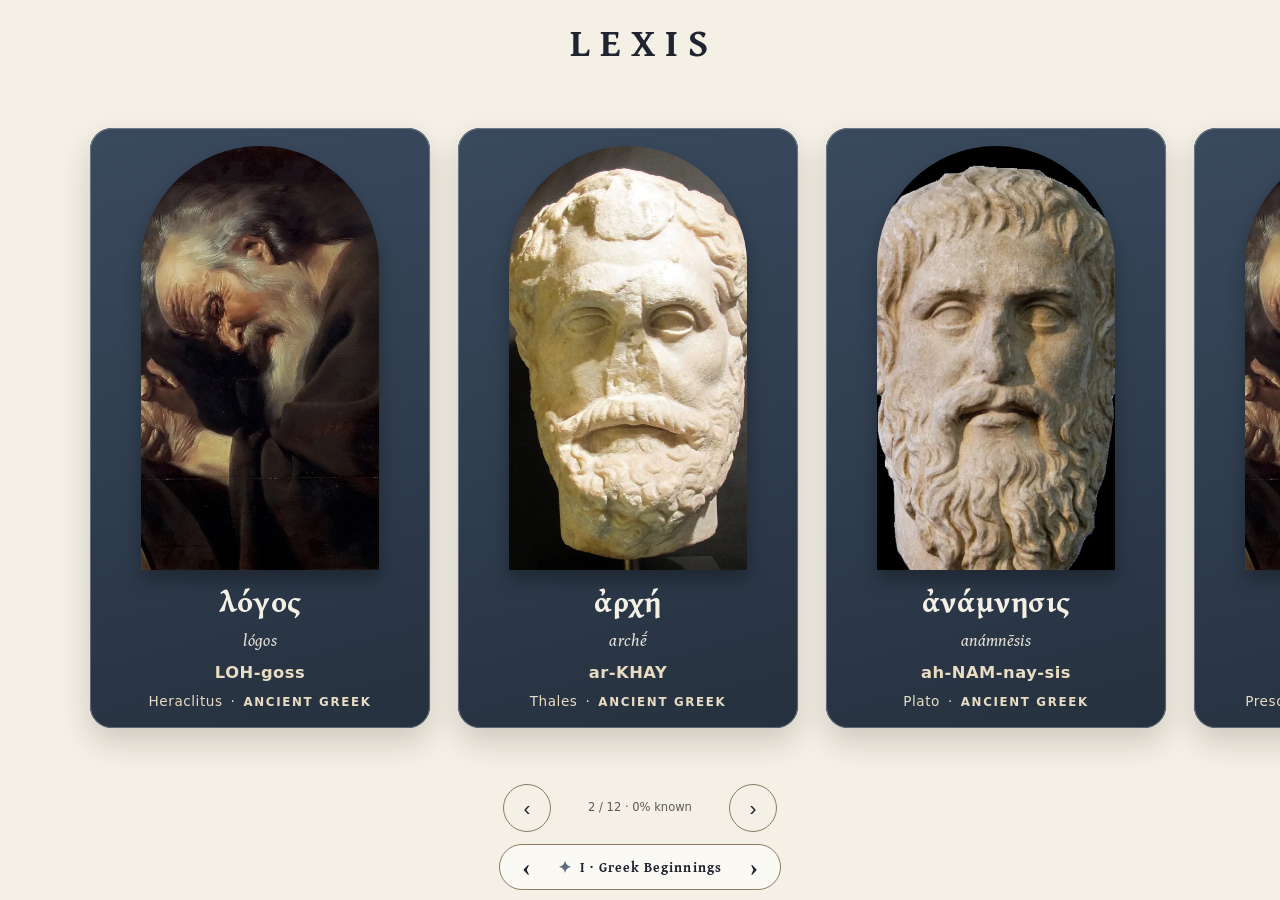
==== cards/index.html @ f31868b6 "Lexis: viewer cloned from Glossa, batch 1 (54 cards)" ====
<!doctype html><html lang="en"><head><meta charset="utf-8"><link rel="stylesheet" href="../fonts/fonts.css">
<meta name="viewport" content="width=device-width,initial-scale=1,viewport-fit=cover">
<title>Lexis</title>
<link rel="icon" href="favicon.svg" type="image/svg+xml"><link rel="apple-touch-icon" href="../apple-touch-icon.png"><link rel="manifest" href="../app.webmanifest"><meta name="apple-mobile-web-app-capable" content="yes"><meta name="mobile-web-app-capable" content="yes"><meta name="apple-mobile-web-app-title" content="Lexis"><meta name="apple-mobile-web-app-status-bar-style" content="default"><meta name="theme-color" content="#F4F0E6"><meta property="og:title" content="Lexis · philosophy terms"><meta property="og:description" content="The untranslatable words of the philosophical canon, from logos to Dasein."><meta property="og:image" content="https://nmpy7knjd8-code.github.io/greek-app/og.png"><meta name="twitter:card" content="summary_large_image">
<meta name="description" content="The untranslatable words of the philosophical canon, from logos to Dasein.">
<style>
:root{--ink:var(--lx-ink)}
*{box-sizing:border-box}
html,body{height:100%;overflow:hidden;overscroll-behavior:none}
body{display:flex;flex-direction:column;height:100vh;height:100dvh;position:fixed;inset:0;width:100%;margin:0;background:var(--lx-paper);font-family:system-ui,-apple-system,"Segoe UI",sans-serif;color:var(--ink)}
header{flex:none;height:calc(env(safe-area-inset-top) + 84px);padding-top:env(safe-area-inset-top);margin-bottom:-28px;display:flex;align-items:center;justify-content:center;position:relative;z-index:1;pointer-events:none}
header h1{pointer-events:auto;cursor:pointer;background:none;border:0;padding:4px 10px;color:var(--ink)}
header h1{font:600 2.2rem/1 Georgia,serif;letter-spacing:.2em;margin:0 0 0 .2em}
header p{margin:4px 0 0;font-size:.85rem;color:var(--lx-muted)}
.modes{display:inline-flex;margin-top:10px;border:1px solid var(--lx-rule);border-radius:99px;overflow:hidden}
.modes button{font:600 .85rem system-ui;padding:10px 18px;min-height:44px;border:0;background:transparent;color:var(--ink);cursor:pointer}
.modes button[aria-pressed=true]{background:var(--lx-ink);color:var(--lx-paper)}
.deck{flex:1;min-height:0;display:flex;align-items:stretch;gap:28px;overflow-x:auto;overflow-y:hidden;overscroll-behavior:none;scroll-snap-type:x mandatory;padding:28px 7vw 12px;scrollbar-width:none}
.deck::-webkit-scrollbar{display:none}
.card{flex:0 0 min(86vw,340px);height:auto;max-height:600px;align-self:center;height:100%;perspective:1200px;scroll-snap-align:center;-webkit-tap-highlight-color:transparent;border-radius:22px}
.card[role=button]{cursor:pointer}
.card:focus-visible{outline:3px solid #1d4ed8;outline-offset:4px}
.inner{position:relative;width:100%;height:100%;transition:transform .36s cubic-bezier(.45,0,.55,1);transform-style:preserve-3d;will-change:transform}
.card.flipped .inner{transform:rotateY(180deg)}
.face{position:absolute;inset:0;border-radius:22px;backface-visibility:hidden;-webkit-backface-visibility:hidden;
 background:var(--bg);box-shadow:0 14px 30px rgba(40,25,10,.18),inset 0 0 0 1px rgba(255,255,255,.25);display:flex;flex-direction:column;padding:18px;color:var(--lx-paper)}
.back{transform:rotateY(180deg);background:var(--bg2);overflow:hidden;gap:var(--g);padding:16px 16px 12px}
.card{--g:7px}
/* stable themed backing behind the rotating faces: edge-on frames show card colour, never the light page */
.card:not(.xov){background:linear-gradient(var(--bg2),var(--bg2)) padding-box}
.back>*{margin:0!important}
/* iOS Safari flip fix */
.inner{-webkit-transform-style:preserve-3d;transform-style:preserve-3d}
.front{-webkit-transform:translateZ(.1px);transform:translateZ(.1px)}
.back{-webkit-transform:rotateY(180deg) translateZ(.1px);transform:rotateY(180deg) translateZ(.1px)}
.face,.face *{-webkit-backface-visibility:hidden;backface-visibility:hidden}
/* flip: symmetric ease => edge-on at exactly 180ms. Hidden face swaps in at 160ms, outgoing face hides at 200ms,
   so a face is always painted (old .3s swap vs .6s ease-out curve left ~200ms with no face -> page bg flash) */
.face{transition:visibility 0s linear .16s,opacity 0s linear .16s}
.back{visibility:hidden;opacity:0;transition-delay:.2s}
.card.flipped .back{visibility:visible;opacity:1;transition-delay:.16s}
.card.flipped .front{visibility:hidden;opacity:0;transition-delay:.2s}
.ph{width:78%;height:100%;border-radius:999px 999px 6px 6px;background:rgba(255,255,255,.08);border:1px solid rgba(255,255,255,.18);display:flex;flex-direction:column;align-items:center;justify-content:center;text-align:center;padding:14px;color:var(--acc)}
.ph b{font:italic 600 3.4rem Georgia,serif;opacity:.7}.ph small{font-size:.72rem;opacity:.8;margin-top:6px;line-height:1.3}
.play{display:inline-flex;align-items:center;gap:6px;min-height:44px;padding:0 14px;border:1px solid var(--acc);border-radius:99px;background:none;color:var(--acc);font:600 .8rem system-ui;cursor:pointer;margin:0 auto 4px}
.reg{display:block;margin:0 auto 6px;min-height:36px;padding:0 12px;border:1px dashed var(--acc);border-radius:99px;background:none;color:var(--acc);font:500 .72rem system-ui;cursor:pointer}
.reg[aria-pressed=true]{background:rgba(255,255,255,.12)}
.chips{display:flex;justify-content:center;flex-wrap:wrap;gap:6px}
.back .credit a{color:inherit}
.nav{flex:none;display:flex;justify-content:center;align-items:center;gap:14px;padding:0 0 calc(env(safe-area-inset-bottom) + 8px)}
.nav button{min-width:48px;min-height:48px;border-radius:50%;border:1px solid var(--lx-rule);background:var(--lx-paper);font-size:1.3rem;cursor:pointer;color:var(--ink)}
.nav span{font:600 .9rem system-ui;min-width:70px;text-align:center}
.drafts{font:500 .8rem system-ui;margin-left:10px;display:inline-flex;align-items:center;gap:6px;min-height:44px}
.draftb{position:absolute;top:8px;left:8px;z-index:9;font:700 .6rem system-ui;letter-spacing:.1em;background:#e9c46a;color:var(--lx-ink);border-radius:99px;padding:3px 8px}
.term .w{min-height:44px;padding:0 3px!important}
.lic{display:none}
/* era themes: all schema eras; text var(--lx-paper) / accent checked >= 4.5:1 on darkest stop (see CHANGES.md) */
.card{--bg:linear-gradient(165deg,#4a4038,#2e2722);--bg2:#211b17;--acc:#f0d8a8}
.regal{--bg:linear-gradient(165deg,#7a5a2e,#553d1c);--bg2:#3a2912;--acc:#f6e2b3}
.republic{--bg:linear-gradient(165deg,#a63e2a,#7f2a1b);--bg2:#5e1f14;--acc:#f3d9a4}
.empire{--bg:linear-gradient(165deg,#5b3f78,#3c2752);--bg2:#2a1b3a;--acc:#e9c46a}
.late_antiquity{--bg:linear-gradient(165deg,#2f6b62,#1f4a44);--bg2:#16332f;--acc:#f0d8a8}
.early_medieval{--bg:linear-gradient(165deg,#2c4a6e,#1c324d);--bg2:#132236;--acc:#f2d58f}
.high_medieval{--bg:linear-gradient(165deg,#3b5d3a,#263f26);--bg2:#1a2b1a;--acc:#efe0a0}
.late_medieval{--bg:linear-gradient(165deg,#6a2c4b,#4a1d34);--bg2:#331424;--acc:#f4d6a0}
.early_modern{--bg:linear-gradient(165deg,#1f5f7a,#143f52);--bg2:#0d2a37;--acc:#f3dca0}
/* art area. Safe zone: images may only break the top edge in the centre 60% (left/right 20% stays clear) */
.art{position:relative;flex:1;display:flex;align-items:flex-end;justify-content:center;min-height:0}
.cut{position:absolute;bottom:0;left:50%;transform:translateX(-50%);height:132%;max-width:72%;object-fit:contain;
 filter:drop-shadow(0 18px 14px rgba(0,0,0,.35)) drop-shadow(0 2px 3px rgba(0,0,0,.25))}
.coin .cut{height:92%;max-width:90%;bottom:4%}
.frame{width:78%;height:100%;object-fit:cover;box-shadow:0 10px 18px rgba(0,0,0,.3)}
.arch{border-radius:999px 999px 6px 6px}
.torn{border-radius:2px;-webkit-mask:url("data:image/svg+xml,%3Csvg xmlns='http://www.w3.org/2000/svg' viewBox='0 0 100 100' preserveAspectRatio='none'%3E%3Cpath d='M0 3 L6 0 L13 2 L20 0 L28 3 L35 1 L43 2 L50 0 L58 3 L66 1 L74 2 L82 0 L90 3 L100 1 L100 97 L93 100 L85 98 L77 100 L69 97 L61 99 L52 98 L44 100 L36 97 L28 99 L20 98 L11 100 L4 97 L0 99Z'/%3E%3C/svg%3E") center/100% 100%;
 mask:url("data:image/svg+xml,%3Csvg xmlns='http://www.w3.org/2000/svg' viewBox='0 0 100 100' preserveAspectRatio='none'%3E%3Cpath d='M0 3 L6 0 L13 2 L20 0 L28 3 L35 1 L43 2 L50 0 L58 3 L66 1 L74 2 L82 0 L90 3 L100 1 L100 97 L93 100 L85 98 L77 100 L69 97 L61 99 L52 98 L44 100 L36 97 L28 99 L20 98 L11 100 L4 97 L0 99Z'/%3E%3C/svg%3E") center/100% 100%}
.tornwrap{width:80%;height:100%;filter:drop-shadow(0 10px 10px rgba(0,0,0,.3));display:flex}
.tornwrap .frame{width:100%;box-shadow:none}
/* text band (safe zone): era label lives here, never over the image */
.band{position:relative;z-index:6;display:flex;flex-direction:column;gap:calc(var(--g) + 3px);padding-top:14px}
.front .art{flex:1 1 62%}
.meta{font-size:.85rem!important}
.band>*{margin:0!important}
.term{font:italic 600 1.8rem/1.18 Georgia,"Times New Roman",serif;text-align:center;text-wrap:balance}
.say{cursor:inherit!important;font:600 1.02rem/1.3 system-ui,sans-serif;letter-spacing:.03em;text-align:center;color:var(--acc);margin:0;background:none;border:0;width:100%;cursor:pointer}
.say .ipa{display:block;font:400 .8rem/1.3 "Doulos SIL","Charis SIL","Gentium Plus","Noto Sans",serif;opacity:.85}
.say .ipa[hidden]{display:none}
.la-b.long{font-size:.8rem;line-height:1.25}
.la-b{font:italic 600 1.1rem/1.25 Georgia,"Times New Roman",serif;color:var(--lx-paper)}
.ipa-b{font:400 .78rem/1.3 "Doulos SIL","Charis SIL","Gentium Plus","Noto Sans",serif;opacity:.85}
.term .w{font:inherit;color:inherit;background:none;border:0;padding:0 1px;cursor:pointer;border-bottom:1px dotted var(--acc)}
.tr-front{text-align:center;font:500 .95rem/1.3 Georgia,serif;margin:2px 0 4px}
.gl{min-height:1.2em;text-align:center;font-size:.8rem;color:var(--acc)}
.meta{display:flex;justify-content:center;gap:8px;flex-wrap:wrap;font-size:.78rem;color:var(--acc);letter-spacing:.04em}
.era{font-size:.72rem;letter-spacing:.14em;text-transform:uppercase;font-weight:600}
.lic{font-size:9.5px;text-align:center;opacity:.62}
.back .tr{font:500 1.1rem/1.25 Georgia,serif}
.back .ctx{font-size:.84rem;line-height:1.38;display:-webkit-box;-webkit-box-orient:vertical;overflow:hidden;cursor:pointer;font-size:.92rem;line-height:1.45}
.term.long{font-size:1.15rem;line-height:1.25}
.term.mid{font-size:1.4rem}
.term.xlong{font-size:.95rem;line-height:1.22}
.front:has(.xlong) .art{flex-basis:30%}
.front:has(.xlong) .say{font-size:.8rem}
.back .tr.long{font-size:.85rem;line-height:1.3}
.back .ctx.clamp{-webkit-line-clamp:var(--cl)}
.back .ctx.open{-webkit-line-clamp:unset}
.back .note{font-size:.76rem;line-height:1.35;color:var(--acc)}
.back .src{font-size:.74rem;line-height:1.3;color:var(--acc)}
.back .lm{display:flex;align-items:center;justify-content:center;min-height:44px;padding:0 14px;border-radius:12px;background:var(--acc);color:var(--bg2);font:700 .85rem system-ui;text-decoration:none;text-align:center}
.back .fine{margin-top:auto!important;font-size:9.5px;line-height:1.35;opacity:.62}
.back .fine summary{cursor:pointer;list-style:none;min-height:24px;display:flex;align-items:center}
.back .fine summary::-webkit-details-marker{display:none}
.back .fine a{color:inherit}
.back .fine p{margin:2px 0}
.back .fine[open]{position:absolute;left:10px;right:10px;bottom:10px;background:var(--bg2);opacity:.95;padding:8px;border-radius:10px;box-shadow:0 -4px 14px rgba(0,0,0,.4);max-height:70%;overflow:auto;font-size:10px}

.back a.museum{display:inline-flex;align-items:center;min-height:44px;padding:0 14px;margin-top:6px;border:1px solid var(--acc);border-radius:99px;color:var(--acc);font-size:.8rem;text-decoration:none;align-self:flex-start}
.badge{display:inline-block;font-size:.65rem;border:1px solid var(--acc);border-radius:99px;padding:1px 7px;margin-left:6px;text-transform:uppercase;letter-spacing:.1em}
.dots{display:flex;justify-content:center;gap:10px;padding:0 0 10px}
.dots button{width:12px;height:12px;border-radius:50%;border:0;background:#b9ab9a;padding:0;cursor:pointer}
.dots button[aria-current=true]{background:var(--lx-ink)}
.hint{text-align:center;font-size:.8rem;color:var(--lx-muted);padding-bottom:24px}
@media (prefers-reduced-motion:reduce){
 .inner{transition:none;transform:none!important}
 .face,.back,.card.flipped .back,.card.flipped .front{transition:opacity .15s ease,visibility 0s linear .15s!important;transition-delay:0s,0s!important}
 .back{transform:none;opacity:0}
 .card.flipped .back{opacity:1}.card.flipped .front{opacity:0}
}
.rate{display:flex;gap:8px}.rate button{flex:1;min-height:44px;border-radius:12px;border:1px solid var(--acc);background:none;color:var(--acc);font:700 .85rem system-ui;cursor:pointer}
.rate button.ok{background:rgba(255,255,255,.1)}.card.known .rate .ok{background:var(--acc);color:var(--bg2)}
.known-tick{position:absolute;top:10px;right:12px;z-index:9;font:700 .7rem system-ui;color:var(--acc);opacity:.9}
#sec{font:600 .85rem system-ui;min-width:150px;min-height:44px;border:0;background:none;color:var(--ink);cursor:pointer;line-height:1.15}
#sec small{display:block;font-weight:500;font-size:.72rem;color:var(--lx-muted)}
.sheet{position:fixed;inset:0;z-index:50;background:rgba(42,36,32,.45);display:flex;align-items:flex-end;justify-content:center}
.sheet[hidden]{display:none}
.sheet .pane{width:min(100%,460px);max-height:calc(100dvh - 12px);overflow-y:auto;overscroll-behavior:contain;background:var(--lx-paper);border-radius:22px 22px 0 0;padding:14px 16px calc(env(safe-area-inset-bottom) + 12px);box-shadow:0 -10px 30px rgba(0,0,0,.25)}
.sheet h2{font:600 1rem Georgia,serif;letter-spacing:.2em;text-align:center;margin:2px 0 10px}
.path{display:grid;grid-template-columns:repeat(2,1fr);gap:8px}
.path button{display:flex;align-items:center;gap:10px;min-height:54px;padding:6px 10px;border-radius:14px;border:0;color:var(--lx-paper);background:var(--bg);font:600 .85rem system-ui;text-align:left;cursor:pointer;-webkit-user-select:none;user-select:none;-webkit-touch-callout:none}
.path button[aria-current=true]{outline:3px solid var(--lx-ink);outline-offset:2px}
.path button.locked{filter:grayscale(.8) brightness(.8);opacity:.6}
.path small{display:block;font-weight:400;font-size:.7rem;opacity:.85}
.ring{flex:none;width:38px;height:38px;border-radius:50%;display:grid;place-items:center;background:conic-gradient(var(--acc) calc(var(--p)*1%),rgba(255,255,255,.18) 0);font:700 .8rem Georgia,serif}
.ring i{width:30px;height:30px;border-radius:50%;background:var(--bg2);display:grid;place-items:center;font-style:normal}
/* 14 sections: compact grid so the picker fits short phones without page scroll (pane scrolls internally as a fallback) */
.path{gap:6px}.path button{min-height:46px;padding:4px 8px;gap:8px;font-size:.8rem}.path small{font-size:.66rem}.path .ring{width:34px;height:34px;font-size:.72rem}.path .ring i{width:27px;height:27px;font-size:.66rem;letter-spacing:-.04em}
@media (max-height:720px){.sheet h2{margin:0 0 6px}.path{gap:5px}.path button{min-height:40px;padding:3px 8px}.path .ring{width:30px;height:30px}.path .ring i{width:24px;height:24px}.sheet .tip{margin-top:6px;font-size:.66rem}}
.sheet .tip{font-size:.72rem;color:var(--lx-muted);text-align:center;margin:10px 0 0}
.dots{display:none!important}
.nav{padding:0 0 12px!important}
.secbar{flex:none;display:flex;justify-content:center;align-items:center;gap:10px;padding:0 0 calc(env(safe-area-inset-bottom) + 10px)}
.secbar button{min-height:44px;border:1px solid var(--lx-rule);background:var(--lx-paper);color:var(--ink);cursor:pointer;font:600 .85rem Georgia,serif}
.grp{display:inline-flex;align-items:center;background:var(--lx-paper);border:1px solid var(--lx-rule);border-radius:99px;padding:0 4px}
.grp button{background:none!important;border:0!important;color:var(--ink)!important}
#psec,#nsec{min-width:44px;font-size:1.4rem;line-height:1}
#pill{display:inline-flex;align-items:center;gap:8px;padding:0 10px;min-width:170px;justify-content:center;border-radius:99px;letter-spacing:.08em}
#pill .lau{font-size:1rem}
.term,.la-b,.say,.ipa-b{padding-inline:3%!important}
.term,.la-b,.say,.ipa-b,.tr,.ctx,.src,.meta,.lm,.fine{overflow-wrap:anywhere;word-break:normal;min-width:0;max-width:100%}
@media (max-height:700px){header{height:calc(env(safe-area-inset-top) + 60px)}header h1{font-size:1.7rem}
.latin{font-size:1.4rem}.term.mid{font-size:1.15rem}.term.long{font-size:.95rem}.term.xlong{font-size:.78rem}.say{font-size:.85rem}
.la-b{font-size:.95rem}.la-b.long{font-size:.72rem}.back .tr{font-size:.95rem}.back .tr.long{font-size:.78rem}.ipa-b{font-size:.7rem}.back{padding:12px 14px 10px}}
.meta{align-items:baseline;line-height:1.25;column-gap:8px;row-gap:2px}
.meta>span{line-height:1.25}
.front .meta .era{font-size:.74rem}
.meta .sep.wrapped{display:none}
.back .more{position:relative;align-self:center;min-height:36px;padding:0 16px;border-radius:99px;border:1px solid var(--acc);background:var(--bg2);color:var(--acc);font:700 .8rem system-ui;cursor:pointer}
.back .more[hidden]{display:none}
.back .ctx.clamp{-webkit-line-clamp:unset!important;display:block;overflow:hidden;-webkit-mask-image:linear-gradient(#000 55%,transparent);mask-image:linear-gradient(#000 55%,transparent)}
.xov{position:fixed;inset:0;z-index:40;overflow-y:auto;-webkit-overflow-scrolling:touch;overscroll-behavior:contain;background:rgba(243,238,228,.0);transition:background .2s;display:block;height:auto;flex:none;aspect-ratio:auto;perspective:none}
.xov.on{background:rgba(243,238,228,.96)}
.xov .xback{position:relative;inset:auto;transform:none!important;visibility:visible!important;opacity:1!important;overflow:visible;height:auto;display:flex;flex-direction:column;gap:12px}
.xov .xback::before{display:none}.xov .more::before{display:none}

/* LEXIS placeholder theme: scholarly ink & paper. Swap palette/fonts here only. */
:root{--lx-paper:#F4F0E6;--lx-pill:#FBF9F3;--lx-ink:#1F2430;--lx-stone:#D8D2C4;--lx-rule:#8A7B62;--lx-accent:#5E6B7D;--lx-muted:#5c5a55;
 --lx-font-display:"Gentium Book Plus",Georgia,serif;--lx-font-term:"Gentium Book Plus","Noto Serif",Georgia,serif;--lx-font-text:"Gentium Book Plus",Georgia,serif;
 --ink:var(--lx-ink)}
header h1{font:700 2.4rem/1 var(--lx-font-display)!important;letter-spacing:.26em!important}
.card{--bg:linear-gradient(165deg,#323848,#1F2430);--bg2:#1F2430;--acc:#E6DCC4}
.greek{--bg:linear-gradient(165deg,#3a4a5e,#26313f);--bg2:#1c2430;--acc:#E8DDC3}
.latin_s,.latin-t{--bg:linear-gradient(165deg,#5a3a34,#3e2723);--bg2:#2a1a17;--acc:#EBD9BE}
.card.latin{--bg:linear-gradient(165deg,#5a3a34,#3e2723);--bg2:#2a1a17;--acc:#EBD9BE}
.early_modern{--bg:linear-gradient(165deg,#3d4a3f,#29332b);--bg2:#1d241f;--acc:#E4DCC0}
.german{--bg:linear-gradient(165deg,#3b3a4a,#272634);--bg2:#1c1b26;--acc:#E6D9BA}
.french{--bg:linear-gradient(165deg,#4a3b4a,#332733);--bg2:#251c25;--acc:#EBD8C4}
.analytic{--bg:linear-gradient(165deg,#3e4448,#2a2f32);--bg2:#1e2224;--acc:#DCD8CC}
.eastern{--bg:linear-gradient(165deg,#5a4630,#3e301f);--bg2:#2a2015;--acc:#EDDCB8}
.term,.la-b{font-family:var(--lx-font-term)!important;font-style:normal!important;font-weight:700!important;letter-spacing:.01em}
.term{font-size:1.9rem}
.tl{display:block;text-align:center;font:italic 400 1.05rem/1.3 var(--lx-font-term);color:#F4F0E6;opacity:.9;letter-spacing:.02em}
.back .tr,.tr-front,.ring,.secbar button,#pill,.back .ctx,.back .qt{font-family:var(--lx-font-text)}
.path span,.sheet h2{font-family:var(--lx-font-text)}.sheet h2{font-family:var(--lx-font-display)!important;letter-spacing:.2em}
.grp,.secbar>button{background:var(--lx-pill)!important;border:1px solid var(--lx-rule)!important}.grp button{background:none!important;border:0!important}
#pill .lau{color:var(--lx-accent)}
.back .qt{font-size:.82rem;line-height:1.35;border-left:2px solid var(--acc);padding-left:9px}
.back .qt .o{display:block;font-style:italic}
.back .qt .t{display:block;opacity:.85;margin-top:2px}
</style></head><body>
<header><h1 id="logo" role="button" tabindex="0" aria-label="Lexis: choose a section">LEXIS</h1></header>
<main class="deck" id="deck" aria-label="Cards"></main>
<nav class="nav" aria-label="Card navigation"><button id="prev" aria-label="Previous card">‹</button><button id="sec" aria-label="Choose section"><small id="count" aria-live="polite"></small></button><button id="next" aria-label="Next card">›</button></nav><nav class="dots" id="dots" hidden></nav><nav class="secbar" aria-label="Sections"><span class="grp"><button id="psec" aria-label="Previous section">‹</button><button id="pill" aria-label="Open sections"><span class="lau" aria-hidden="true">✦</span><span id="pilln"></span></button><button id="nsec" aria-label="Next section">›</button></span></nav>
<div class="sheet" id="sheet" hidden><div class="pane" role="dialog" aria-label="Sections"><h2>SECTIONS</h2><div class="path" id="path"></div><p class="tip">Move freely between sections. Rings show how many cards you’ve marked “Got it”.</p></div></div>
<script src="cards.js"></script>

<script>
const ERA={greek:"Ancient Greek",latin:"Latin",early_modern:"Early Modern",german:"German",french:"French",analytic:"Analytic",eastern:"Eastern"};
const esc=s=>String(s??"").replace(/[&<>"]/g,c=>({"&":"&amp;","<":"&lt;",">":"&gt;",'"':"&quot;"}[c]));
let mode="review";
const fp=im=>im.focal_point?`object-position:${im.focal_point[0]*100}% ${im.focal_point[1]*100}%`:"";
function art(im,c){
  if(!im.src) return `<div class="ph"><b>${esc((c&&c.latin||"·").replace(/[^A-Za-zĀ-ž]/g,"")[0]||"·")}</b><small>${esc(im.alt||"Image coming soon")}</small></div>`;
  if(im.uncut){return im.kind==="manuscript"?`<div class="tornwrap"><img onerror="imgFail(this)" class="frame torn" src="${esc(im.src)}" alt="${esc(im.alt)}" loading="lazy"></div>`:`<img onerror="imgFail(this)" class="frame arch" src="${esc(im.src)}" alt="${esc(im.alt)}" loading="lazy">`;}
  const a=`src="${esc(im.src)}" alt="${esc(im.alt)}" style="${fp(im)}"`;
  if(im.transparent) return `<img onerror="imgFail(this)" class="cut" ${a}>`;
  if(im.kind==="manuscript") return `<div class="tornwrap"><img onerror="imgFail(this)" class="frame torn" ${a}></div>`;
  return `<img onerror="imgFail(this)" class="frame arch" ${a}>`;
}
const brk=h=>h.replace(/([·\/—–-])(?=\S)/g,"$1<wbr>");
function latinHTML(c){
  if(mode!=="learn"||!c.gloss) return brk(esc(c.latin));
  let out=esc(c.latin);
  const gs=[...c.gloss];
  return c.latin.split(/(\s+)/).map(tok=>{
    const bare=tok.replace(/[.,;:!?]/g,""); const i=gs.findIndex(g=>g.word===bare);
    if(!bare.trim()||i<0) return esc(tok);
    const g=gs.splice(i,1)[0];
    return `<button class="w" data-g="${esc(`${g.word}: ${g.lemma}, “${g.meaning}”${g.parse?" — "+g.parse:""}`)}">${esc(bare)}</button>${esc(tok.slice(bare.length))}`;
  }).join("");
}
window.imgFail=el=>{const d=document.createElement("div");d.className="ph";d.innerHTML="<b>·</b><small>Image coming soon</small>";(el.closest(".tornwrap")||el).replaceWith(d)};
const EC=c=>{const e=(window.PHON_ECCL||{})[c.id];return e&&e.respelling_eccl};
const AU=c=>{const a=(window.AUDIO||{})[c.id];return Array.isArray(a)?a:[]};
const LU={"CC BY-SA 4.0":"https://creativecommons.org/licenses/by-sa/4.0/","CC BY-SA 3.0":"https://creativecommons.org/licenses/by-sa/3.0/","CC BY 4.0":"https://creativecommons.org/licenses/by/4.0/","CC0":"https://creativecommons.org/publicdomain/zero/1.0/"};
const LL=l=>LU[l]?`<a href="${LU[l]}" target="_blank" rel="noopener">${esc(l)}</a>`:esc(l);
let player=null;
const LMX={"q-caesar-veni":{label:"Veni, vidi, vici & the Battle of Zela",url:"https://en.wikipedia.org/wiki/Veni,_vidi,_vici"},"q-caesar-gallia":{label:"Caesar's Gallic War",url:"https://en.wikipedia.org/wiki/Commentarii_de_Bello_Gallico"},"q-cicero-tempora":{label:"O tempora, o mores!",url:"https://en.wikipedia.org/wiki/O_tempora,_o_mores!"},"q-horace-carpe":{label:"Carpe diem",url:"https://en.wikipedia.org/wiki/Carpe_diem"},"q-augustine-tolle":{label:"Tolle lege: Augustine's conversion",url:"https://en.wikipedia.org/wiki/Tolle_lege"}};
const LM=c=>(c.learn_more&&c.learn_more.url)?c.learn_more:LMX[c.id];
const P=c=>c.respelling?{respelling:c.respelling,ipa:(c.translit?c.translit+" · ":"")+c.respelling}:null;
function render(){
  const learn=mode==="learn";
  void learn?"Learn: tap a word for its gloss · swipe or use ‹ › for more":"Review: tap a card to reveal · swipe or use ‹ › for more";
  document.getElementById("deck").innerHTML=VIS().map((c,i)=>`
<article data-id="${esc(c.id)}" class="card ${c.era} ${c.image.kind}${KN.has(c.id)?" known":""}" ${learn?`aria-label="${esc(c.person)} card"`:`tabindex="0" role="button" aria-pressed="false" aria-label="Term card: ${esc(c.latin)}, ${esc(c.person)}. Press to reveal translation."`} id="card-${i}">
 ${c._draft?`<span class="draftb">DRAFT</span>`:""}${KN.has(c.id)?`<span class="known-tick" aria-label="known">✓</span>`:""}<div class="inner">
  <div class="face front">
   <div class="art">${art(c.image,c)}</div>
   <div class="band">
    <div class="term${c.latin.length>40?" long":c.latin.length>15?" mid":""}" lang="${esc(c.lang)}">${latinHTML(c)}</div>${c.translit?`<div class="tl" lang="${esc(c.lang)}-Latn">${esc(c.translit)}</div>`:""}
    ${P(c)?`<div class="say" aria-label="Pronunciation: ${esc(P(c).respelling)}"><span>${esc(P(c).respelling)}</span></div>`:""}
    ${learn?`<div class="tr-front">“${esc(c.translation)}”</div><div class="gl" aria-live="polite"></div>`:""}
    ${AU(c).length?`<div class="chips">${AU(c).map((a,k)=>`<button class="play" data-a="${esc(a.file)}" aria-label="Play recording, ${esc(a.style)}">▶ ${esc(a.style)}</button>`).join("")}</div>`:""}
    <div class="meta">${c.person?`<span>${esc(c.person)}</span><span class="sep" aria-hidden="true">·</span>`:""}<span class="era">${ERA[c.era]||c.era}</span></div>
    <div class="lic">${esc(c.image.license)} · ${learn?`<a href="${esc(c.image.museum_url||c.image.source_url)}" target="_blank" rel="noopener" style="color:inherit">see in museum</a>`:"credit on back"}</div>
   </div>
  </div>
  <div class="face back" aria-hidden="true" inert>
   <div class="meta" style="justify-content:flex-start"><span class="era">${ERA[c.era]||c.era}</span></div>
   ${P(c)?`<div class="ipa-b" aria-label="IPA">${esc(P(c).ipa)}</div>`:""}
   <div class="la-b${c.latin.length>40?" long":""}" lang="${esc(c.lang)}">${brk(esc(c.latin))}</div>
   <div class="tr${c.translation.length>120?" long":""}">“${esc(c.translation)}”</div>
   ${LM(c)?`<a class="lm" href="${esc(LM(c).url)}" target="_blank" rel="noopener">Learn more: ${esc(String(LM(c).label||"read about it").replace(/\s*[—(-]\s*Wikipedia\)?$/,""))} ↗</a>`:""}
   <div class="ctx">${esc(c.context)}</div>
   ${c.quote?`<div class="qt"><span class="o" lang="${esc(c.lang)}">“${esc(c.quote.text)}”</span><span class="t">“${esc(c.quote.translation)}”</span></div>`:""}
   ${c._src?`<div class="src">${esc(c.person)}${c.person&&c.source.work?" — ":""}${c.source.work?`<i>${esc(c.source.work)}</i>`:""} ${esc(c.source.citation||"")}${c.attribution_confidence?`<span class="badge">${esc(c.attribution_confidence==="constructed"?"teaching sentence":c.attribution_confidence)}</span>`:""}</div>`:""}
   <div class="rate"><button class="ok">✓ Got it</button></div>
   <details class="fine"><summary>ⓘ Credits · ${c.image.src?`Image ${esc(c.image.license)}`:"no image yet"}${AU(c).map(a=>` · Audio ${esc(a.license)}`).join("")}${c.attribution_note?" · source note":""}</summary>
    ${c.attribution_note?`<p>Source note: ${esc(c.attribution_note)}</p>`:""}
    <p>${c.image.src?`Image: ${esc(c.image.credit)} · ${LL(c.image.license)}${c.image.transparent&&!c.image.uncut?" · background removed":""}${c.image.uncut?" · hotlinked original":""} · <a href="${esc(c.image.museum_url||c.image.source_url)}" target="_blank" rel="noopener">source</a>`:"Image: not yet chosen"}</p>
    ${AU(c).map(a=>`<p>Audio, ${esc(String(a.style).replace(/\s*\((unverified)\)/i," – $1"))}: ${esc(a.credit)} · ${a.license_url?`<a href="${esc(a.license_url)}" target="_blank" rel="noopener">${esc(a.license)}</a>`:esc(a.license)} · <a href="${esc(a.source)}" target="_blank" rel="noopener">source</a> · ${esc(a.changes)}${a.register_note?`<br>${esc(a.register_note)}`:""}${a.caption?`<br>${esc(a.caption)}`:""}${a.note?`<br>${esc(a.note)}`:""}</p>`).join("")}
   </details>
  </div>
 </div>
</article>`).join("");
  document.querySelectorAll(".play").forEach(b=>b.addEventListener("click",e=>{e.stopPropagation();if(player)player.pause();player=new Audio("../audio/"+b.dataset.a);player.play().catch(()=>{})}));
  setupDots();cur();
  document.querySelectorAll(".rate button").forEach(b=>b.addEventListener("click",e=>{e.stopPropagation();const el=b.closest(".card"),id=el.dataset.id;
    KN.add(id);saveKN();el.classList.toggle("known",KN.has(id));
    el.click();cur();const i=VIS().findIndex(c=>c.id===id);setTimeout(()=>go(1),350)}));
  requestAnimationFrame(fitBacks);
  document.querySelectorAll(".reg").forEach(b=>b.addEventListener("click",e=>{e.stopPropagation();const on=b.getAttribute("aria-pressed")!=="true";b.setAttribute("aria-pressed",on);
    const say=b.previousElementSibling;say.firstChild.textContent=on?b.dataset.ec:b.dataset.cl;b.textContent=on?"Church pronunciation · tap for Classical":"Classical · tap for Church pronunciation"}));
  
  document.querySelectorAll(".card").forEach(el=>{
    if(learn){
      el.querySelectorAll(".w").forEach(b=>b.addEventListener("click",()=>{el.querySelector(".gl").textContent=b.dataset.g}));
      return;
    }
    const front=el.querySelector(".front"),back=el.querySelector(".back");
    const t=()=>{collapse();const f=el.classList.toggle("flipped");if(f)fitSoon();el.setAttribute("aria-pressed",f);
      back.toggleAttribute("inert",!f);back.setAttribute("aria-hidden",!f);
      front.toggleAttribute("inert",f);front.setAttribute("aria-hidden",f);};
    el.addEventListener("click",e=>{if(e.target.closest("a,details"))return;t()});
    el.addEventListener("keydown",e=>{if(e.target!==el)return;if(e.key==="Enter"||e.key===" "){e.preventDefault();t()}});
  });
}
function fitWide(){document.querySelectorAll(".face").forEach(fc=>{const W=fc.clientWidth-36;
  fc.querySelectorAll(".term,.la-b,.say,.ipa-b,.tl").forEach(el=>{let fs=parseFloat(getComputedStyle(el).fontSize),n=0;
    while(el.scrollWidth>el.clientWidth+1&&n++<12){fs*=.94;el.style.fontSize=fs+"px"}})})}
function fitMeta(){document.querySelectorAll(".meta").forEach(m=>{const sp=m.querySelector(".sep");if(!sp)return;sp.classList.remove("wrapped");const a=m.firstElementChild,e=m.querySelector(".era");if(a&&e&&Math.abs(a.offsetTop-e.offsetTop)>4)sp.classList.add("wrapped")})}
function expand(card){collapse();const bk=card.querySelector(".back"),r=card.getBoundingClientRect();
  const ov=document.createElement("div");ov.id="xov";ov.className="xov "+card.className.split(" ").filter(c=>/^(greek|latin|early_modern|german|french|analytic|eastern)$/.test(c)).join(" ");
  ov.innerHTML=`<div class="face back xback" style="margin:${r.top}px auto 24px;width:${r.width}px;min-height:${r.height}px">${bk.innerHTML}</div>`;
  const xb=ov.querySelector(".xback");xb.querySelectorAll(".ctx").forEach(c=>{c.classList.remove("clamp");c.style.fontSize="";c.style.maxHeight=""});xb.querySelectorAll(".ipa-b").forEach(e=>e.style.display="");
  const m=xb.querySelector(".more");m.hidden=false;m.innerHTML="Show less <span aria-hidden=true>⌃</span>";
  ov.addEventListener("click",e=>{if(e.target.closest("a,details"))return;const ok=e.target.closest(".rate .ok");if(ok){collapse();card.querySelector(".rate .ok").click();return}collapse()});
  document.body.appendChild(ov);requestAnimationFrame(()=>ov.classList.add("on"))}
function collapse(){const o=document.getElementById("xov");if(o)o.remove()}
document.addEventListener("click",e=>{const m=e.target.closest(".card .more");if(!m)return;e.stopPropagation();e.preventDefault();expand(m.closest(".card"))},true);
document.getElementById("deck").addEventListener("scroll",collapse,{passive:true});
function fitBacks(){fitWide();fitMeta();document.querySelectorAll(".back").forEach(bk=>{const cx=bk.querySelector(".ctx");if(!cx)return;
  const kids=[...bk.children].filter(e=>e.offsetHeight>0);const k=kids.length;
  const cs=getComputedStyle(bk),inner=bk.clientHeight-parseFloat(cs.paddingTop)-parseFloat(cs.paddingBottom);
  const used=()=>kids.reduce((t,e)=>t+e.offsetHeight,0);
  const fits=g=>used()+(k-1)*g<=inner;
  let mb=bk.querySelector(".more");if(!mb){mb=document.createElement("button");mb.className="more";mb.type="button";mb.innerHTML="Show more <span aria-hidden=true>⌄</span>";cx.after(mb)}
  mb.hidden=true;
  let f=.92;cx.style.fontSize=f+"rem";cx.classList.remove("clamp");cx.style.maxHeight="";bk.style.overflowY="";bk.querySelectorAll(".ipa-b").forEach(e=>e.style.display="");
  while(!fits(7)&&f>(innerHeight<700?.68:.76)){f-=.02;cx.style.fontSize=f+"rem"}
  const clampIt=()=>{mb.hidden=false;cx.classList.add("clamp");bk.style.setProperty("--g","7px");const lh=parseFloat(getComputedStyle(cx).lineHeight)||14;
    let n=Math.floor(cx.scrollHeight/lh);cx.style.maxHeight=n*lh+"px";
    while(n>0&&bk.scrollHeight>bk.clientHeight+1){n--;cx.style.maxHeight=n*lh+"px"}
    if(bk.scrollHeight>bk.clientHeight+1){bk.querySelectorAll(".ipa-b").forEach(e=>e.style.display="none");n=Math.floor(cx.scrollHeight/lh);cx.style.maxHeight=n*lh+"px";while(n>0&&bk.scrollHeight>bk.clientHeight+1){n--;cx.style.maxHeight=n*lh+"px"}}
    bk.style.overflowY=bk.scrollHeight>bk.clientHeight+1?"auto":""};
  if(!fits(7)){clampIt()}
  else{while(f<1.12){f+=.02;cx.style.fontSize=f+"rem";if(!fits(32)){f-=.02;cx.style.fontSize=f+"rem";break}}}
  const kk=[...bk.children].filter(e=>e.offsetHeight>0);const u2=kk.reduce((t,e)=>t+e.offsetHeight,0);
  bk.style.setProperty("--g",Math.max(7,Math.min(32,(inner-u2)/(kk.length-1)))+"px");
  if(bk.scrollHeight>bk.clientHeight+1&&!cx.classList.contains("clamp"))clampIt();
  bk.style.overflowY=bk.scrollHeight>bk.clientHeight+1?"auto":""})}
function fitSoon(){requestAnimationFrame(()=>requestAnimationFrame(fitBacks))}
addEventListener("resize",fitSoon);addEventListener("pageshow",fitSoon);addEventListener("orientationchange",fitSoon);if(document.fonts)document.fonts.ready.then(()=>requestAnimationFrame(fitBacks));if(window.visualViewport)visualViewport.addEventListener("resize",fitSoon);addEventListener("pageshow",fitSoon);addEventListener("orientationchange",fitSoon);
function setMode(m){mode=m;document.getElementById("m-learn").setAttribute("aria-pressed",m==="learn");document.getElementById("m-review").setAttribute("aria-pressed",m==="review");render();}
const deck=document.getElementById("deck"),dots=document.getElementById("dots");
function setupDots(){dots.innerHTML=VIS().map((c,i)=>`<button aria-label="Card ${i+1} of ${CARDS.length}: ${esc(c.person)}" data-i="${i}"></button>`).join("");
}
dots.onclick=e=>{const b=e.target.closest("button");if(b)document.getElementById("card-"+b.dataset.i).scrollIntoView({behavior:"smooth",inline:"center",block:"nearest"})};
function cur(){const r=deck.getBoundingClientRect(),mid=r.left+r.width/2;let best=0,d=1e9;
 document.querySelectorAll(".card").forEach((c,i)=>{const b=c.getBoundingClientRect(),x=Math.abs(b.left+b.width/2-mid);if(x<d){d=x;best=i}});
 curI=best;const U=UNITS[SEC-1];document.getElementById("pilln").textContent=`${U[0]} · ${U[2]}`;document.getElementById("count").textContent=`${best+1} / ${VIS().length} · ${Math.round(prog(SEC)*100)}% known`;dots.querySelectorAll("button").forEach((b,i)=>b.setAttribute("aria-current",i===best))}
deck.addEventListener("scroll",cur,{passive:true});
let showDrafts=/[?&]draft=1/.test(location.search);
const repoPath=src=>/^(https?:|data:)/.test(src)?null:(src.startsWith("../")?src.slice(3):"cards/"+src);
const isDraft=c=>{const im=c.image||{};const rp=im.src&&repoPath(im.src);if(rp&&window.MANIFEST&&!window.MANIFEST.has(rp))return true;const l=String(im.license||"")+String(c.attribution_confidence||"");return !im.src||im.uncut||/verify|likely|pending|varies/i.test(l)};
const UNITS=[["I","λόγος","Greek Beginnings","greek"],["II","τέλος","Aristotle & Hellenistic","greek"],["III","esse","Latin & Scholastic","latin"],["IV","cogito","Early Modern","early_modern"],["V","a priori","Kant","german"],["VI","Geist","Hegel & Idealism","german"],["VII","Übermensch","Nietzsche & Schopenhauer","german"],["VIII","Lebenswelt","Phenomenology & Existentialism","german"],["IX","Dasein","Heidegger","german"],["X","différance","French Thought","french"],["XI","Sprachspiel","Wittgenstein & Analytic","analytic"],["XII","道","Eastern & Islamic","eastern"]];
const unitOf=c=>Math.min(UNITS.length,Math.max(1,+c.unit||1));
const KN=new Set(JSON.parse(localStorage.getItem("lexis.known")||"[]"));
const saveKN=()=>localStorage.setItem("lexis.known",JSON.stringify([...KN]));
let SEC=+localStorage.getItem("lexis.section")||1, ORDER={};
const inSec=u=>CARDS.filter(c=>(showDrafts||!c._draft)&&unitOf(c)===u);
const prog=u=>{const a=inSec(u);return a.length?a.filter(c=>KN.has(c.id)).length/a.length:0};
const unlocked=u=>true;
const shuffle=a=>{a=a.slice();for(let i=a.length-1;i>0;i--){const j=Math.random()*(i+1)|0;[a[i],a[j]]=[a[j],a[i]]}return a};
const VIS=()=>{if(!ORDER[SEC])ORDER[SEC]=shuffle(inSec(SEC));return ORDER[SEC]};
function setSec(u){SEC=u;localStorage.setItem("lexis.section",u);sheet.hidden=true;render();deck.scrollLeft=0;cur()}
const sheet=document.getElementById("sheet");
function openSheet(){const P=document.getElementById("path");P.innerHTML=UNITS.map((x,i)=>{const u=i+1,p=Math.round(prog(u)*100),lk=!unlocked(u);return `<button class="${x[3]}${lk?" locked":""}" data-u="${u}" aria-current="${u===SEC}" aria-label="Section ${x[0]}, ${x[2]}, ${p}% known${lk?", locked":""}"><span class="ring" style="--p:${p}"><i>${lk?"🔒":x[0]}</i></span><span>${x[1]}<small>${x[2]} · ${inSec(u).length}</small></span></button>`}).join("");
 P.querySelectorAll("button").forEach(b=>{const u=+b.dataset.u;let t;
  b.onclick=()=>{if(unlocked(u))setSec(u);else{b.animate([{transform:"translateX(0)"},{transform:"translateX(-5px)"},{transform:"translateX(5px)"},{transform:"translateX(0)"}],{duration:250})}};
  const start=()=>{t=setTimeout(()=>{localStorage.setItem("lexis.open."+u,"1");setSec(u)},650)},stop=()=>clearTimeout(t);
  b.addEventListener("pointerdown",start);["pointerup","pointerleave","pointercancel"].forEach(e=>b.addEventListener(e,stop));b.oncontextmenu=e=>e.preventDefault();});
 sheet.hidden=false}
sheet.onclick=e=>{if(e.target===sheet)sheet.hidden=true};
document.getElementById("logo").onclick=openSheet;document.getElementById("pill").onclick=openSheet;document.getElementById("psec").onclick=()=>setSec(SEC>1?SEC-1:UNITS.length);document.getElementById("nsec").onclick=()=>setSec(SEC<UNITS.length?SEC+1:1);document.getElementById("sec").onclick=openSheet;
document.getElementById("logo").onkeydown=e=>{if(e.key==="Enter"||e.key===" "){e.preventDefault();openSheet()}};
function go(d){const n=VIS().length;let i=Math.max(0,Math.min(n-1,curI+d));const el=document.getElementById("card-"+i);if(el)el.scrollIntoView({behavior:"smooth",inline:"center",block:"nearest"})}
let curI=0;
document.getElementById("prev").onclick=()=>go(-1);document.getElementById("next").onclick=()=>go(1);
document.addEventListener("keydown",e=>{if(e.key==="ArrowRight")go(1);if(e.key==="ArrowLeft")go(-1)});
const DECKS=["b1-cards","b2-cards","b3-cards","b4-cards"];
async function loadAll(){
 const norm=c=>{c=Object.assign({},c);
  c._src=!!(c.source&&(c.source.work||c.source.citation));
  c.person=c.person||"";
  c.source=c.source?Object.assign({},c.source,{citation:String(c.source.citation||"").replace(/\s*\((verified|checked)[^)]*\)/gi,"")}):{work:"",citation:""};
  c.attribution_confidence=c.attribution_confidence||"";
  let im=c.image;
  if(!im){const ii=c.image_idea||{};im={src:"",alt:ii.description||"",kind:ii.kind||"object",license:ii.license_status||"image pending",credit:ii.candidate_source||"",source_url:""};}
  im=Object.assign({},im);if(c.greek&&!c.latin)c.latin=c.greek;
  if(String(im.src).startsWith("TODO:")){im.uncut=true;im.transparent=false;}
  if(String(im.src).startsWith("TODO:"))im.src="https://commons.wikimedia.org/wiki/Special:FilePath/"+encodeURIComponent(im.src.slice(5).trim().replace(/ /g,"_"))+"?width=600";
  c.image=im;return c;};
 const seen=new Set(CARDS.map(c=>c.id));let extra=[];
 for(const f of DECKS){
  try{const r=await fetch("../content/"+f+".json");if(!r.ok)continue;
   for(const c of await r.json()){if(!seen.has(c.id)){seen.add(c.id);const im=c.image;if(im&&im.src&&!/^(https?:|data:|TODO:|\.\.?\/|\/)/.test(im.src))im.src="../"+(im.src.startsWith("assets/")?"":"content/")+im.src;extra.push(c)}}}catch(e){console.warn(f,e)}}
 try{const r=await fetch("../content/phonetics.json");if(r.ok)window.PHONETICS=Object.assign({},window.PHONETICS||{},await r.json());}catch(e){}
 for(const a of ["../content/audio-map.json"]){try{const r=await fetch(a);if(r.ok){window.AUDIO=await r.json();break}}catch(e){}}
 try{const r=await fetch("../content/phonetics-eccl.json");if(r.ok)window.PHON_ECCL=await r.json();}catch(e){}
 try{const r=await fetch("manifest.json");if(r.ok)window.MANIFEST=new Set(await r.json());}catch(e){}
 window.CARDS=CARDS.concat(extra).map(norm).map(c=>(c._draft=isDraft(c),c));
}
document.getElementById("deck").innerHTML='<p style="margin:auto;color:#5b5a55">Loading cards…</p>';
loadAll().finally(()=>{CARDS=window.CARDS;
 if(!unlocked(SEC))SEC=1;
 render();
 const h=decodeURIComponent(location.hash.slice(1));if(h){const i=VIS().findIndex(c=>c.id===h);if(i>=0)setTimeout(()=>document.getElementById("card-"+i).scrollIntoView({inline:"center",block:"nearest"}),50)}
});
</script></body></html>
---- fonts/fonts.css ----
@font-face{font-family: 'Aboreto';  font-style: normal;  font-weight: 400;  src: url(../fonts/Aboreto-normal400-latin-ext.woff2) format('woff2');  unicode-range: U+0100-02BA, U+02BD-02C5, U+02C7-02CC, U+02CE-02D7, U+02DD-02FF, U+0304, U+0308, U+0329, U+1D00-1DBF, U+1E00-1E9F, U+1EF2-1EFF, U+2020, U+20A0-20AB, U+20AD-20C4, U+2113, U+2C60-2C7F, U+A720-A7FF;font-display:swap}
@font-face{font-family: 'Aboreto';  font-style: normal;  font-weight: 400;  src: url(../fonts/Aboreto-normal400-latin.woff2) format('woff2');  unicode-range: U+0000-00FF, U+0131, U+0152-0153, U+02BB-02BC, U+02C6, U+02DA, U+02DC, U+0304, U+0308, U+0329, U+2000-206F, U+20AC, U+2122, U+2191, U+2193, U+2212, U+2215, U+FEFF, U+FFFD;font-display:swap}
@font-face{font-family: 'Cinzel';  font-style: normal;  font-weight: 600;  src: url(../fonts/Cinzel-normal600-latin-ext.woff2) format('woff2');  unicode-range: U+0100-02BA, U+02BD-02C5, U+02C7-02CC, U+02CE-02D7, U+02DD-02FF, U+0304, U+0308, U+0329, U+1D00-1DBF, U+1E00-1E9F, U+1EF2-1EFF, U+2020, U+20A0-20AB, U+20AD-20C4, U+2113, U+2C60-2C7F, U+A720-A7FF;font-display:swap}
@font-face{font-family: 'Cinzel';  font-style: normal;  font-weight: 600;  src: url(../fonts/Cinzel-normal600-latin.woff2) format('woff2');  unicode-range: U+0000-00FF, U+0131, U+0152-0153, U+02BB-02BC, U+02C6, U+02DA, U+02DC, U+0304, U+0308, U+0329, U+2000-206F, U+20AC, U+2122, U+2191, U+2193, U+2212, U+2215, U+FEFF, U+FFFD;font-display:swap}
@font-face{font-family: 'GFS Didot';  font-style: normal;  font-weight: 400;  src: url(../fonts/GFSDidot-normal400-greek-ext.woff2) format('woff2');  unicode-range: U+1F00-1FFF;font-display:swap}
@font-face{font-family: 'GFS Didot';  font-style: normal;  font-weight: 400;  src: url(../fonts/GFSDidot-normal400-greek.woff2) format('woff2');  unicode-range: U+0370-0377, U+037A-037F, U+0384-038A, U+038C, U+038E-03A1, U+03A3-03FF;font-display:swap}
@font-face{font-family: 'GFS Didot';  font-style: normal;  font-weight: 400;  src: url(../fonts/GFSDidot-normal400-latin.woff2) format('woff2');  unicode-range: U+0000-00FF, U+0131, U+0152-0153, U+02BB-02BC, U+02C6, U+02DA, U+02DC, U+0304, U+0308, U+0329, U+2000-206F, U+20AC, U+2122, U+2191, U+2193, U+2212, U+2215, U+FEFF, U+FFFD;font-display:swap}
@font-face{font-family: 'Gentium Book Plus';  font-style: italic;  font-weight: 400;  src: url(../fonts/GentiumBookPlus-italic400-greek-ext.woff2) format('woff2');  unicode-range: U+1F00-1FFF;font-display:swap}
@font-face{font-family: 'Gentium Book Plus';  font-style: italic;  font-weight: 400;  src: url(../fonts/GentiumBookPlus-italic400-greek.woff2) format('woff2');  unicode-range: U+0370-0377, U+037A-037F, U+0384-038A, U+038C, U+038E-03A1, U+03A3-03FF;font-display:swap}
@font-face{font-family: 'Gentium Book Plus';  font-style: italic;  font-weight: 400;  src: url(../fonts/GentiumBookPlus-italic400-latin-ext.woff2) format('woff2');  unicode-range: U+0100-02BA, U+02BD-02C5, U+02C7-02CC, U+02CE-02D7, U+02DD-02FF, U+0304, U+0308, U+0329, U+1D00-1DBF, U+1E00-1E9F, U+1EF2-1EFF, U+2020, U+20A0-20AB, U+20AD-20C4, U+2113, U+2C60-2C7F, U+A720-A7FF;font-display:swap}
@font-face{font-family: 'Gentium Book Plus';  font-style: italic;  font-weight: 400;  src: url(../fonts/GentiumBookPlus-italic400-latin.woff2) format('woff2');  unicode-range: U+0000-00FF, U+0131, U+0152-0153, U+02BB-02BC, U+02C6, U+02DA, U+02DC, U+0304, U+0308, U+0329, U+2000-206F, U+20AC, U+2122, U+2191, U+2193, U+2212, U+2215, U+FEFF, U+FFFD;font-display:swap}
@font-face{font-family: 'Gentium Book Plus';  font-style: italic;  font-weight: 700;  src: url(../fonts/GentiumBookPlus-italic700-greek-ext.woff2) format('woff2');  unicode-range: U+1F00-1FFF;font-display:swap}
@font-face{font-family: 'Gentium Book Plus';  font-style: italic;  font-weight: 700;  src: url(../fonts/GentiumBookPlus-italic700-greek.woff2) format('woff2');  unicode-range: U+0370-0377, U+037A-037F, U+0384-038A, U+038C, U+038E-03A1, U+03A3-03FF;font-display:swap}
@font-face{font-family: 'Gentium Book Plus';  font-style: italic;  font-weight: 700;  src: url(../fonts/GentiumBookPlus-italic700-latin-ext.woff2) format('woff2');  unicode-range: U+0100-02BA, U+02BD-02C5, U+02C7-02CC, U+02CE-02D7, U+02DD-02FF, U+0304, U+0308, U+0329, U+1D00-1DBF, U+1E00-1E9F, U+1EF2-1EFF, U+2020, U+20A0-20AB, U+20AD-20C4, U+2113, U+2C60-2C7F, U+A720-A7FF;font-display:swap}
@font-face{font-family: 'Gentium Book Plus';  font-style: italic;  font-weight: 700;  src: url(../fonts/GentiumBookPlus-italic700-latin.woff2) format('woff2');  unicode-range: U+0000-00FF, U+0131, U+0152-0153, U+02BB-02BC, U+02C6, U+02DA, U+02DC, U+0304, U+0308, U+0329, U+2000-206F, U+20AC, U+2122, U+2191, U+2193, U+2212, U+2215, U+FEFF, U+FFFD;font-display:swap}
@font-face{font-family: 'Gentium Book Plus';  font-style: normal;  font-weight: 400;  src: url(../fonts/GentiumBookPlus-normal400-greek-ext.woff2) format('woff2');  unicode-range: U+1F00-1FFF;font-display:swap}
@font-face{font-family: 'Gentium Book Plus';  font-style: normal;  font-weight: 400;  src: url(../fonts/GentiumBookPlus-normal400-greek.woff2) format('woff2');  unicode-range: U+0370-0377, U+037A-037F, U+0384-038A, U+038C, U+038E-03A1, U+03A3-03FF;font-display:swap}
@font-face{font-family: 'Gentium Book Plus';  font-style: normal;  font-weight: 400;  src: url(../fonts/GentiumBookPlus-normal400-latin-ext.woff2) format('woff2');  unicode-range: U+0100-02BA, U+02BD-02C5, U+02C7-02CC, U+02CE-02D7, U+02DD-02FF, U+0304, U+0308, U+0329, U+1D00-1DBF, U+1E00-1E9F, U+1EF2-1EFF, U+2020, U+20A0-20AB, U+20AD-20C4, U+2113, U+2C60-2C7F, U+A720-A7FF;font-display:swap}
@font-face{font-family: 'Gentium Book Plus';  font-style: normal;  font-weight: 400;  src: url(../fonts/GentiumBookPlus-normal400-latin.woff2) format('woff2');  unicode-range: U+0000-00FF, U+0131, U+0152-0153, U+02BB-02BC, U+02C6, U+02DA, U+02DC, U+0304, U+0308, U+0329, U+2000-206F, U+20AC, U+2122, U+2191, U+2193, U+2212, U+2215, U+FEFF, U+FFFD;font-display:swap}
@font-face{font-family: 'Gentium Book Plus';  font-style: normal;  font-weight: 700;  src: url(../fonts/GentiumBookPlus-normal700-greek-ext.woff2) format('woff2');  unicode-range: U+1F00-1FFF;font-display:swap}
@font-face{font-family: 'Gentium Book Plus';  font-style: normal;  font-weight: 700;  src: url(../fonts/GentiumBookPlus-normal700-greek.woff2) format('woff2');  unicode-range: U+0370-0377, U+037A-037F, U+0384-038A, U+038C, U+038E-03A1, U+03A3-03FF;font-display:swap}
@font-face{font-family: 'Gentium Book Plus';  font-style: normal;  font-weight: 700;  src: url(../fonts/GentiumBookPlus-normal700-latin-ext.woff2) format('woff2');  unicode-range: U+0100-02BA, U+02BD-02C5, U+02C7-02CC, U+02CE-02D7, U+02DD-02FF, U+0304, U+0308, U+0329, U+1D00-1DBF, U+1E00-1E9F, U+1EF2-1EFF, U+2020, U+20A0-20AB, U+20AD-20C4, U+2113, U+2C60-2C7F, U+A720-A7FF;font-display:swap}
@font-face{font-family: 'Gentium Book Plus';  font-style: normal;  font-weight: 700;  src: url(../fonts/GentiumBookPlus-normal700-latin.woff2) format('woff2');  unicode-range: U+0000-00FF, U+0131, U+0152-0153, U+02BB-02BC, U+02C6, U+02DA, U+02DC, U+0304, U+0308, U+0329, U+2000-206F, U+20AC, U+2122, U+2191, U+2193, U+2212, U+2215, U+FEFF, U+FFFD;font-display:swap}
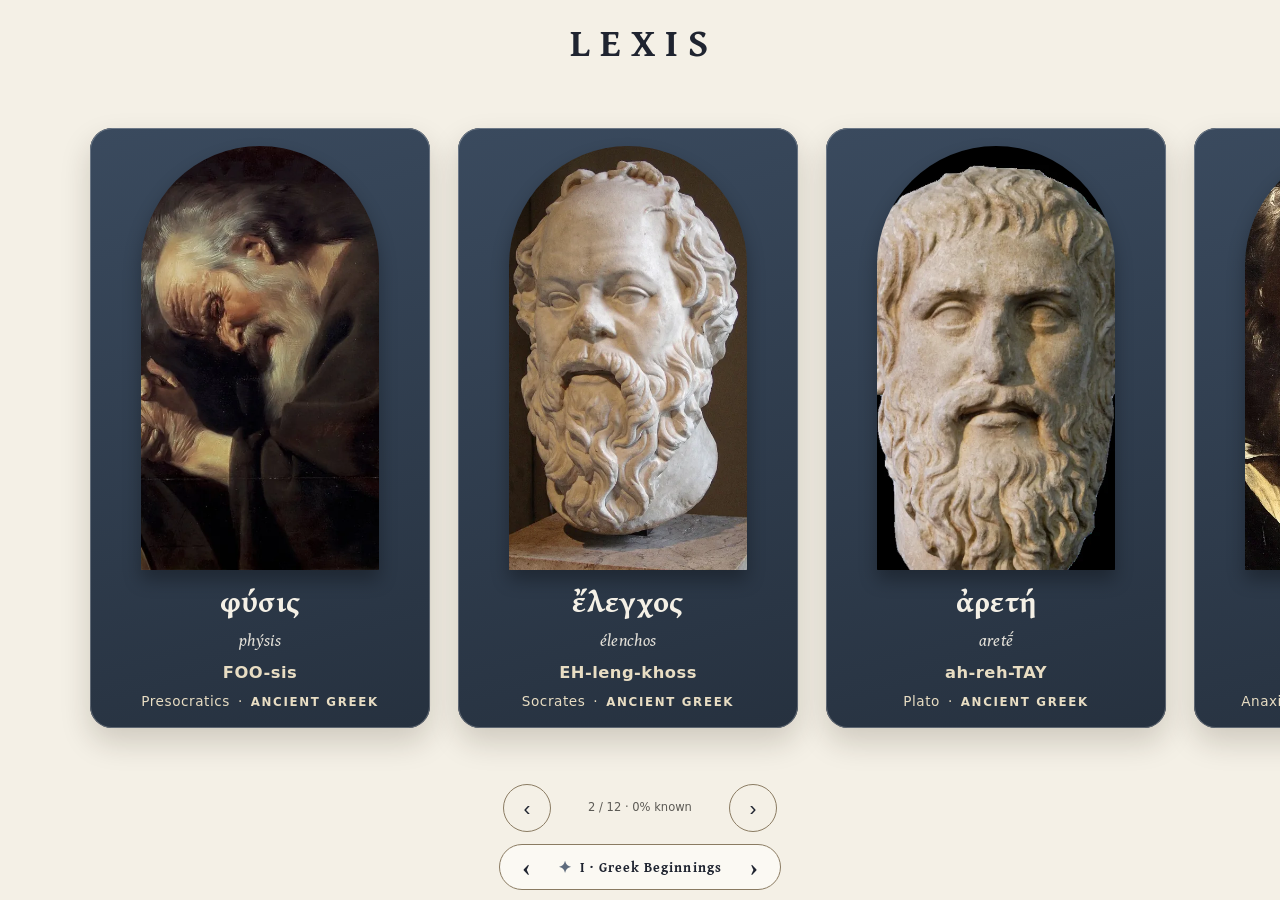
==== commit cbb6a497: "Lexis batch 2 (51 cards), language label, Danish theme" ====
--- a/cards/index.html
+++ b/cards/index.html
@@ -181,7 +181,7 @@
 .latin_s,.latin-t{--bg:linear-gradient(165deg,#5a3a34,#3e2723);--bg2:#2a1a17;--acc:#EBD9BE}
 .card.latin{--bg:linear-gradient(165deg,#5a3a34,#3e2723);--bg2:#2a1a17;--acc:#EBD9BE}
 .early_modern{--bg:linear-gradient(165deg,#3d4a3f,#29332b);--bg2:#1d241f;--acc:#E4DCC0}
-.german{--bg:linear-gradient(165deg,#3b3a4a,#272634);--bg2:#1c1b26;--acc:#E6D9BA}
+.german,.danish{--bg:linear-gradient(165deg,#3b3a4a,#272634);--bg2:#1c1b26;--acc:#E6D9BA}
 .french{--bg:linear-gradient(165deg,#4a3b4a,#332733);--bg2:#251c25;--acc:#EBD8C4}
 .analytic{--bg:linear-gradient(165deg,#3e4448,#2a2f32);--bg2:#1e2224;--acc:#DCD8CC}
 .eastern{--bg:linear-gradient(165deg,#5a4630,#3e301f);--bg2:#2a2015;--acc:#EDDCB8}
@@ -203,7 +203,7 @@
 <script src="cards.js"></script>
 
 <script>
-const ERA={greek:"Ancient Greek",latin:"Latin",early_modern:"Early Modern",german:"German",french:"French",analytic:"Analytic",eastern:"Eastern"};
+const ERA={greek:"Ancient Greek",latin:"Latin",early_modern:"Early Modern",german:"German",french:"French",analytic:"Analytic",eastern:"Eastern",danish:"Danish"};
 const esc=s=>String(s??"").replace(/[&<>"]/g,c=>({"&":"&amp;","<":"&lt;",">":"&gt;",'"':"&quot;"}[c]));
 let mode="review";
 const fp=im=>im.focal_point?`object-position:${im.focal_point[0]*100}% ${im.focal_point[1]*100}%`:"";
@@ -249,12 +249,12 @@
     ${P(c)?`<div class="say" aria-label="Pronunciation: ${esc(P(c).respelling)}"><span>${esc(P(c).respelling)}</span></div>`:""}
     ${learn?`<div class="tr-front">“${esc(c.translation)}”</div><div class="gl" aria-live="polite"></div>`:""}
     ${AU(c).length?`<div class="chips">${AU(c).map((a,k)=>`<button class="play" data-a="${esc(a.file)}" aria-label="Play recording, ${esc(a.style)}">▶ ${esc(a.style)}</button>`).join("")}</div>`:""}
-    <div class="meta">${c.person?`<span>${esc(c.person)}</span><span class="sep" aria-hidden="true">·</span>`:""}<span class="era">${ERA[c.era]||c.era}</span></div>
+    <div class="meta">${c.person?`<span>${esc(c.person)}</span><span class="sep" aria-hidden="true">·</span>`:""}<span class="era">${esc(c.language||ERA[c.era]||c.era)}</span></div>
     <div class="lic">${esc(c.image.license)} · ${learn?`<a href="${esc(c.image.museum_url||c.image.source_url)}" target="_blank" rel="noopener" style="color:inherit">see in museum</a>`:"credit on back"}</div>
    </div>
   </div>
   <div class="face back" aria-hidden="true" inert>
-   <div class="meta" style="justify-content:flex-start"><span class="era">${ERA[c.era]||c.era}</span></div>
+   <div class="meta" style="justify-content:flex-start"><span class="era">${esc(c.language||ERA[c.era]||c.era)}</span></div>
    ${P(c)?`<div class="ipa-b" aria-label="IPA">${esc(P(c).ipa)}</div>`:""}
    <div class="la-b${c.latin.length>40?" long":""}" lang="${esc(c.lang)}">${brk(esc(c.latin))}</div>
    <div class="tr${c.translation.length>120?" long":""}">“${esc(c.translation)}”</div>
@@ -298,7 +298,7 @@
     while(el.scrollWidth>el.clientWidth+1&&n++<12){fs*=.94;el.style.fontSize=fs+"px"}})})}
 function fitMeta(){document.querySelectorAll(".meta").forEach(m=>{const sp=m.querySelector(".sep");if(!sp)return;sp.classList.remove("wrapped");const a=m.firstElementChild,e=m.querySelector(".era");if(a&&e&&Math.abs(a.offsetTop-e.offsetTop)>4)sp.classList.add("wrapped")})}
 function expand(card){collapse();const bk=card.querySelector(".back"),r=card.getBoundingClientRect();
-  const ov=document.createElement("div");ov.id="xov";ov.className="xov "+card.className.split(" ").filter(c=>/^(greek|latin|early_modern|german|french|analytic|eastern)$/.test(c)).join(" ");
+  const ov=document.createElement("div");ov.id="xov";ov.className="xov "+card.className.split(" ").filter(c=>/^(greek|latin|early_modern|german|french|analytic|eastern|danish)$/.test(c)).join(" ");
   ov.innerHTML=`<div class="face back xback" style="margin:${r.top}px auto 24px;width:${r.width}px;min-height:${r.height}px">${bk.innerHTML}</div>`;
   const xb=ov.querySelector(".xback");xb.querySelectorAll(".ctx").forEach(c=>{c.classList.remove("clamp");c.style.fontSize="";c.style.maxHeight=""});xb.querySelectorAll(".ipa-b").forEach(e=>e.style.display="");
   const m=xb.querySelector(".more");m.hidden=false;m.innerHTML="Show less <span aria-hidden=true>⌃</span>";
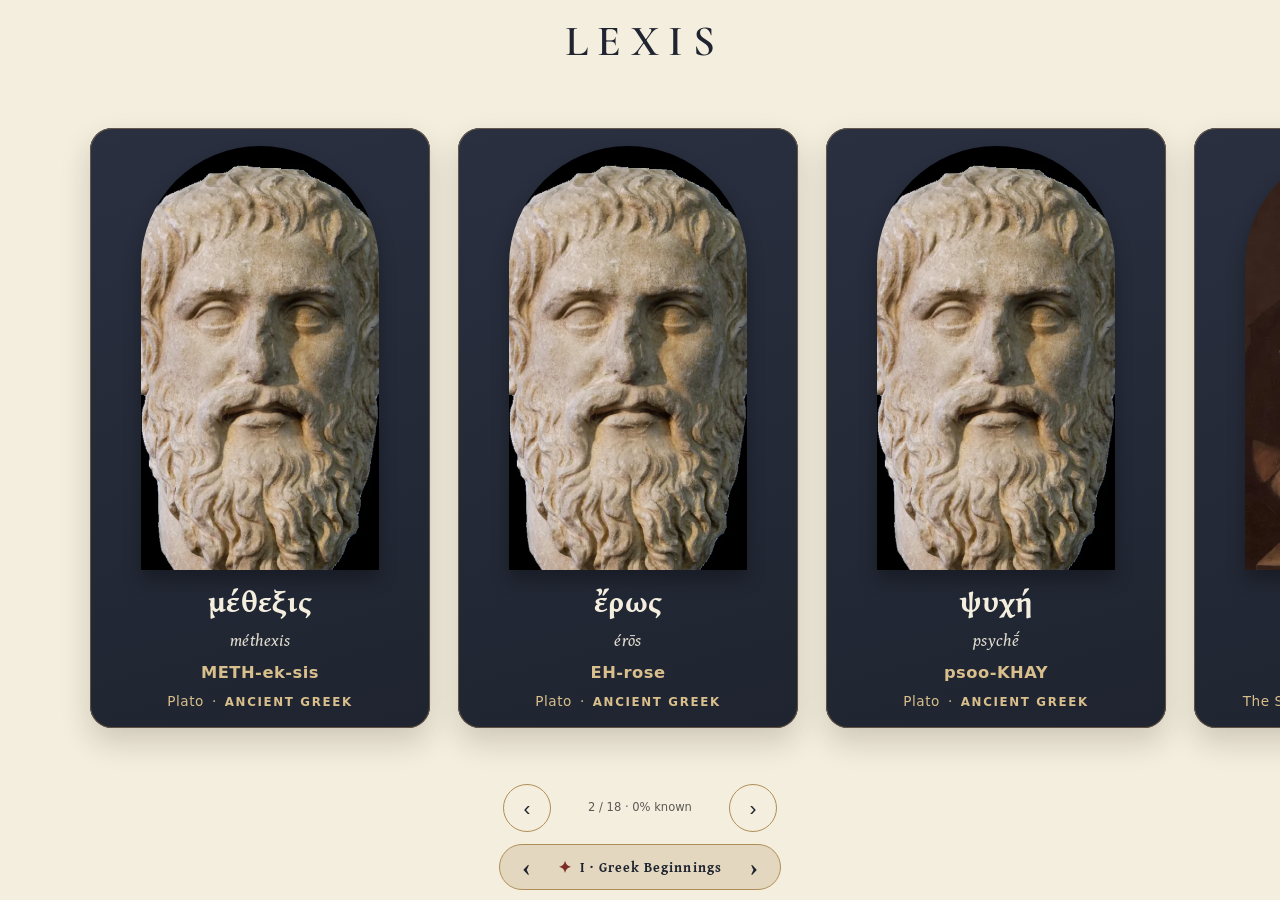
==== commit ffee822b: "Batch 4 (50 cards), Ink & Parchment theme, v2 icons, verified quote backfill (67 cards)" ====
--- a/cards/index.html
+++ b/cards/index.html
@@ -1,7 +1,7 @@
 <!doctype html><html lang="en"><head><meta charset="utf-8"><link rel="stylesheet" href="../fonts/fonts.css">
 <meta name="viewport" content="width=device-width,initial-scale=1,viewport-fit=cover">
 <title>Lexis</title>
-<link rel="icon" href="favicon.svg" type="image/svg+xml"><link rel="apple-touch-icon" href="../apple-touch-icon.png"><link rel="manifest" href="../app.webmanifest"><meta name="apple-mobile-web-app-capable" content="yes"><meta name="mobile-web-app-capable" content="yes"><meta name="apple-mobile-web-app-title" content="Lexis"><meta name="apple-mobile-web-app-status-bar-style" content="default"><meta name="theme-color" content="#F4F0E6"><meta property="og:title" content="Lexis · philosophy terms"><meta property="og:description" content="The untranslatable words of the philosophical canon, from logos to Dasein."><meta property="og:image" content="https://nmpy7knjd8-code.github.io/greek-app/og.png"><meta name="twitter:card" content="summary_large_image">
+<link rel="icon" href="favicon.svg" type="image/svg+xml"><link rel="apple-touch-icon" href="../apple-touch-icon-v2.png?v=2"><link rel="manifest" href="../app.webmanifest?v=2"><meta name="apple-mobile-web-app-capable" content="yes"><meta name="mobile-web-app-capable" content="yes"><meta name="apple-mobile-web-app-title" content="Lexis"><meta name="apple-mobile-web-app-status-bar-style" content="default"><meta name="theme-color" content="#F4EEDF"><meta property="og:title" content="Lexis · philosophy terms"><meta property="og:description" content="The untranslatable words of the philosophical canon, from logos to Dasein."><meta property="og:image" content="https://nmpy7knjd8-code.github.io/greek-app/og.png"><meta name="twitter:card" content="summary_large_image">
 <meta name="description" content="The untranslatable words of the philosophical canon, from logos to Dasein.">
 <style>
 :root{--ink:var(--lx-ink)}
@@ -172,11 +172,13 @@
 .xov .xback::before{display:none}.xov .more::before{display:none}
 
 /* LEXIS placeholder theme: scholarly ink & paper. Swap palette/fonts here only. */
-:root{--lx-paper:#F4F0E6;--lx-pill:#FBF9F3;--lx-ink:#1F2430;--lx-stone:#D8D2C4;--lx-rule:#8A7B62;--lx-accent:#5E6B7D;--lx-muted:#5c5a55;
- --lx-font-display:"Gentium Book Plus",Georgia,serif;--lx-font-term:"Gentium Book Plus","Noto Serif",Georgia,serif;--lx-font-text:"Gentium Book Plus",Georgia,serif;
+:root{--lx-paper:#F4EEDF;--lx-pill:#E3D8BF;--lx-ink:#1F2430;--lx-stone:#E3D8BF;--lx-rule:#B08D57;--lx-accent:#7B2D26;--lx-brass:#B08D57;--lx-muted:#5c5a55;
+ --lx-font-display:"Cormorant Garamond","Gentium Book Plus",Georgia,serif;--lx-font-term:"Gentium Book Plus","Noto Serif",Georgia,serif;--lx-font-text:"Gentium Book Plus",Georgia,serif;
  --ink:var(--lx-ink)}
-header h1{font:700 2.4rem/1 var(--lx-font-display)!important;letter-spacing:.26em!important}
-.card{--bg:linear-gradient(165deg,#323848,#1F2430);--bg2:#1F2430;--acc:#E6DCC4}
+header h1{font:600 2.7rem/1 var(--lx-font-display)!important;letter-spacing:.22em!important;color:var(--lx-ink)}
+#pill .lau,.grp button{color:var(--lx-ink)}
+.card,.card.greek,.card.latin,.card.early_modern,.card.german,.card.danish,.card.french,.card.analytic,.card.eastern{--bg:linear-gradient(165deg,#2A3040,#1F2430);--bg2:#1F2430;--acc:#D9BF8C}
+.card .face{box-shadow:0 14px 30px rgba(40,25,10,.18),inset 0 0 0 1px rgba(176,141,87,.45)}
 .greek{--bg:linear-gradient(165deg,#3a4a5e,#26313f);--bg2:#1c2430;--acc:#E8DDC3}
 .latin_s,.latin-t{--bg:linear-gradient(165deg,#5a3a34,#3e2723);--bg2:#2a1a17;--acc:#EBD9BE}
 .card.latin{--bg:linear-gradient(165deg,#5a3a34,#3e2723);--bg2:#2a1a17;--acc:#EBD9BE}
@@ -187,7 +189,7 @@
 .eastern{--bg:linear-gradient(165deg,#5a4630,#3e301f);--bg2:#2a2015;--acc:#EDDCB8}
 .term,.la-b{font-family:var(--lx-font-term)!important;font-style:normal!important;font-weight:700!important;letter-spacing:.01em}
 .term{font-size:1.9rem}
-.tl{display:block;text-align:center;font:italic 400 1.05rem/1.3 var(--lx-font-term);color:#F4F0E6;opacity:.9;letter-spacing:.02em}
+.tl{display:block;text-align:center;font:italic 400 1.05rem/1.3 var(--lx-font-term);color:#F4EEDF;opacity:.9;letter-spacing:.02em}
 .back .tr,.tr-front,.ring,.secbar button,#pill,.back .ctx,.back .qt{font-family:var(--lx-font-text)}
 .path span,.sheet h2{font-family:var(--lx-font-text)}.sheet h2{font-family:var(--lx-font-display)!important;letter-spacing:.2em}
 .grp,.secbar>button{background:var(--lx-pill)!important;border:1px solid var(--lx-rule)!important}.grp button{background:none!important;border:0!important}
--- a/fonts/fonts.css
+++ b/fonts/fonts.css
@@ -20,4 +20,5 @@
 @font-face{font-family: 'Gentium Book Plus';  font-style: normal;  font-weight: 700;  src: url(../fonts/GentiumBookPlus-normal700-greek-ext.woff2) format('woff2');  unicode-range: U+1F00-1FFF;font-display:swap}
 @font-face{font-family: 'Gentium Book Plus';  font-style: normal;  font-weight: 700;  src: url(../fonts/GentiumBookPlus-normal700-greek.woff2) format('woff2');  unicode-range: U+0370-0377, U+037A-037F, U+0384-038A, U+038C, U+038E-03A1, U+03A3-03FF;font-display:swap}
 @font-face{font-family: 'Gentium Book Plus';  font-style: normal;  font-weight: 700;  src: url(../fonts/GentiumBookPlus-normal700-latin-ext.woff2) format('woff2');  unicode-range: U+0100-02BA, U+02BD-02C5, U+02C7-02CC, U+02CE-02D7, U+02DD-02FF, U+0304, U+0308, U+0329, U+1D00-1DBF, U+1E00-1E9F, U+1EF2-1EFF, U+2020, U+20A0-20AB, U+20AD-20C4, U+2113, U+2C60-2C7F, U+A720-A7FF;font-display:swap}
-@font-face{font-family: 'Gentium Book Plus';  font-style: normal;  font-weight: 700;  src: url(../fonts/GentiumBookPlus-normal700-latin.woff2) format('woff2');  unicode-range: U+0000-00FF, U+0131, U+0152-0153, U+02BB-02BC, U+02C6, U+02DA, U+02DC, U+0304, U+0308, U+0329, U+2000-206F, U+20AC, U+2122, U+2191, U+2193, U+2212, U+2215, U+FEFF, U+FFFD;font-display:swap}+@font-face{font-family: 'Gentium Book Plus';  font-style: normal;  font-weight: 700;  src: url(../fonts/GentiumBookPlus-normal700-latin.woff2) format('woff2');  unicode-range: U+0000-00FF, U+0131, U+0152-0153, U+02BB-02BC, U+02C6, U+02DA, U+02DC, U+0304, U+0308, U+0329, U+2000-206F, U+20AC, U+2122, U+2191, U+2193, U+2212, U+2215, U+FEFF, U+FFFD;font-display:swap}
+@font-face{font-family:"Cormorant Garamond";font-style:normal;font-weight:600;font-display:swap;src:url(../fonts/CormorantGaramond-normal600-latin.woff2) format("woff2")}
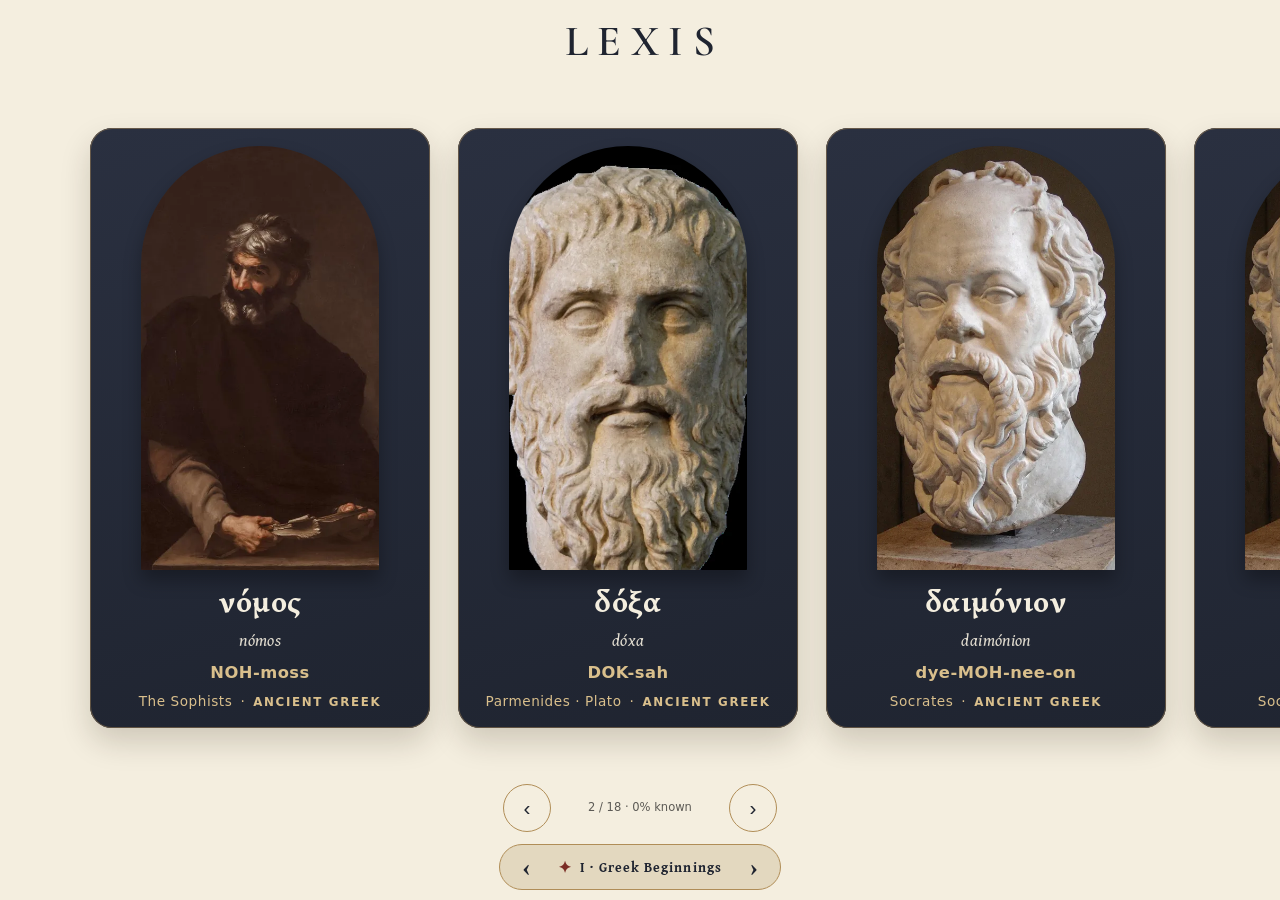
==== commit e1494f97: "Independent review: fix duplicate/weak quotes, context accuracy, og:image; review report" ====
--- a/cards/index.html
+++ b/cards/index.html
@@ -1,7 +1,7 @@
 <!doctype html><html lang="en"><head><meta charset="utf-8"><link rel="stylesheet" href="../fonts/fonts.css">
 <meta name="viewport" content="width=device-width,initial-scale=1,viewport-fit=cover">
 <title>Lexis</title>
-<link rel="icon" href="favicon.svg" type="image/svg+xml"><link rel="apple-touch-icon" href="../apple-touch-icon-v2.png?v=2"><link rel="manifest" href="../app.webmanifest?v=2"><meta name="apple-mobile-web-app-capable" content="yes"><meta name="mobile-web-app-capable" content="yes"><meta name="apple-mobile-web-app-title" content="Lexis"><meta name="apple-mobile-web-app-status-bar-style" content="default"><meta name="theme-color" content="#F4EEDF"><meta property="og:title" content="Lexis · philosophy terms"><meta property="og:description" content="The untranslatable words of the philosophical canon, from logos to Dasein."><meta property="og:image" content="https://nmpy7knjd8-code.github.io/greek-app/og.png"><meta name="twitter:card" content="summary_large_image">
+<link rel="icon" href="favicon.svg" type="image/svg+xml"><link rel="apple-touch-icon" href="../apple-touch-icon-v2.png?v=2"><link rel="manifest" href="../app.webmanifest?v=2"><meta name="apple-mobile-web-app-capable" content="yes"><meta name="mobile-web-app-capable" content="yes"><meta name="apple-mobile-web-app-title" content="Lexis"><meta name="apple-mobile-web-app-status-bar-style" content="default"><meta name="theme-color" content="#F4EEDF"><meta property="og:title" content="Lexis · philosophy terms"><meta property="og:description" content="The untranslatable words of the philosophical canon, from logos to Dasein."><meta name="twitter:card" content="summary">
 <meta name="description" content="The untranslatable words of the philosophical canon, from logos to Dasein.">
 <style>
 :root{--ink:var(--lx-ink)}
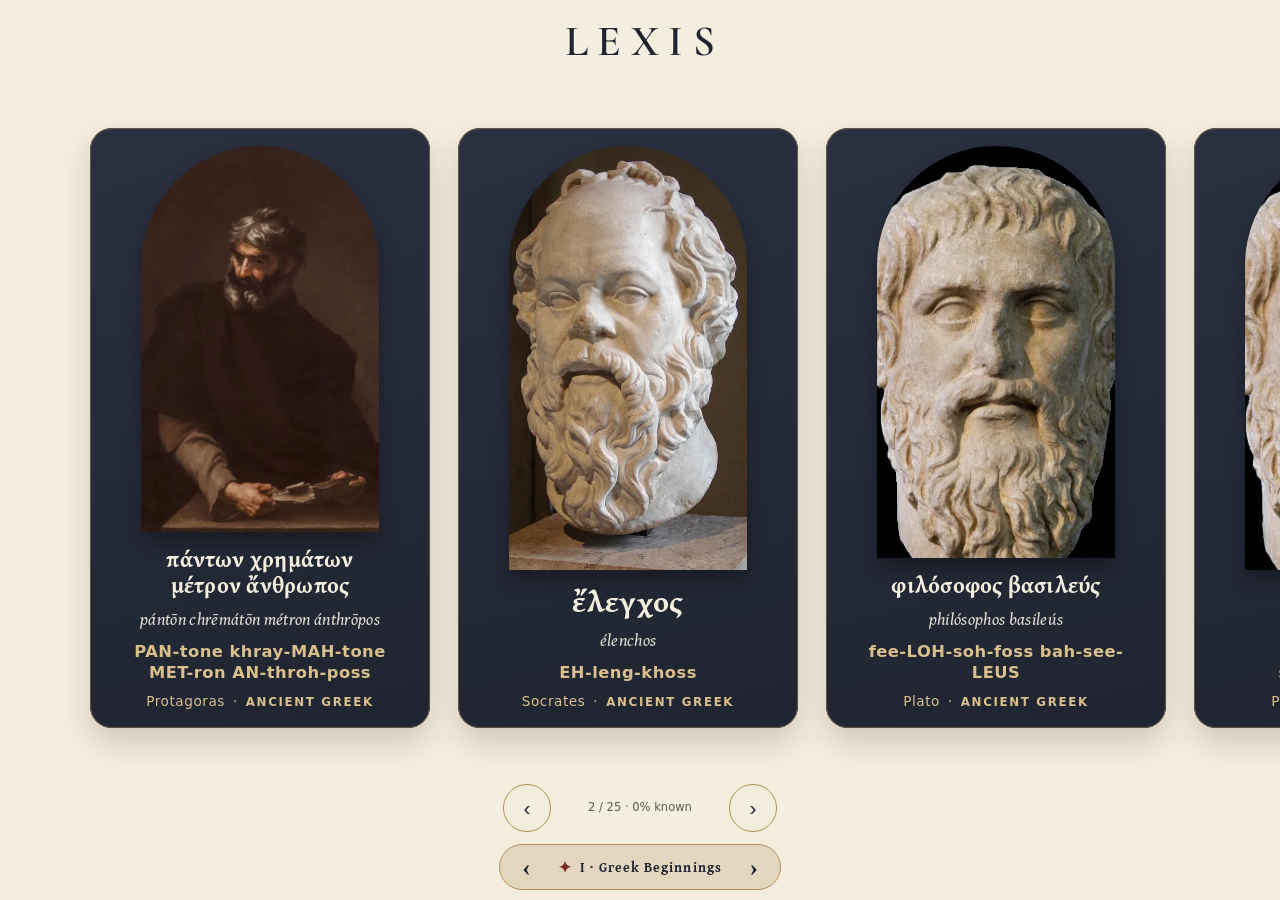
==== commit 249afa2f: "Lexis batch 5: 51 cards with verified quotes, Diogenes portrait, independent review" ====
--- a/cards/index.html
+++ b/cards/index.html
@@ -368,7 +368,7 @@
 let curI=0;
 document.getElementById("prev").onclick=()=>go(-1);document.getElementById("next").onclick=()=>go(1);
 document.addEventListener("keydown",e=>{if(e.key==="ArrowRight")go(1);if(e.key==="ArrowLeft")go(-1)});
-const DECKS=["b1-cards","b2-cards","b3-cards","b4-cards"];
+const DECKS=["b1-cards","b2-cards","b3-cards","b4-cards","b5-cards"];
 async function loadAll(){
  const norm=c=>{c=Object.assign({},c);
   c._src=!!(c.source&&(c.source.work||c.source.citation));
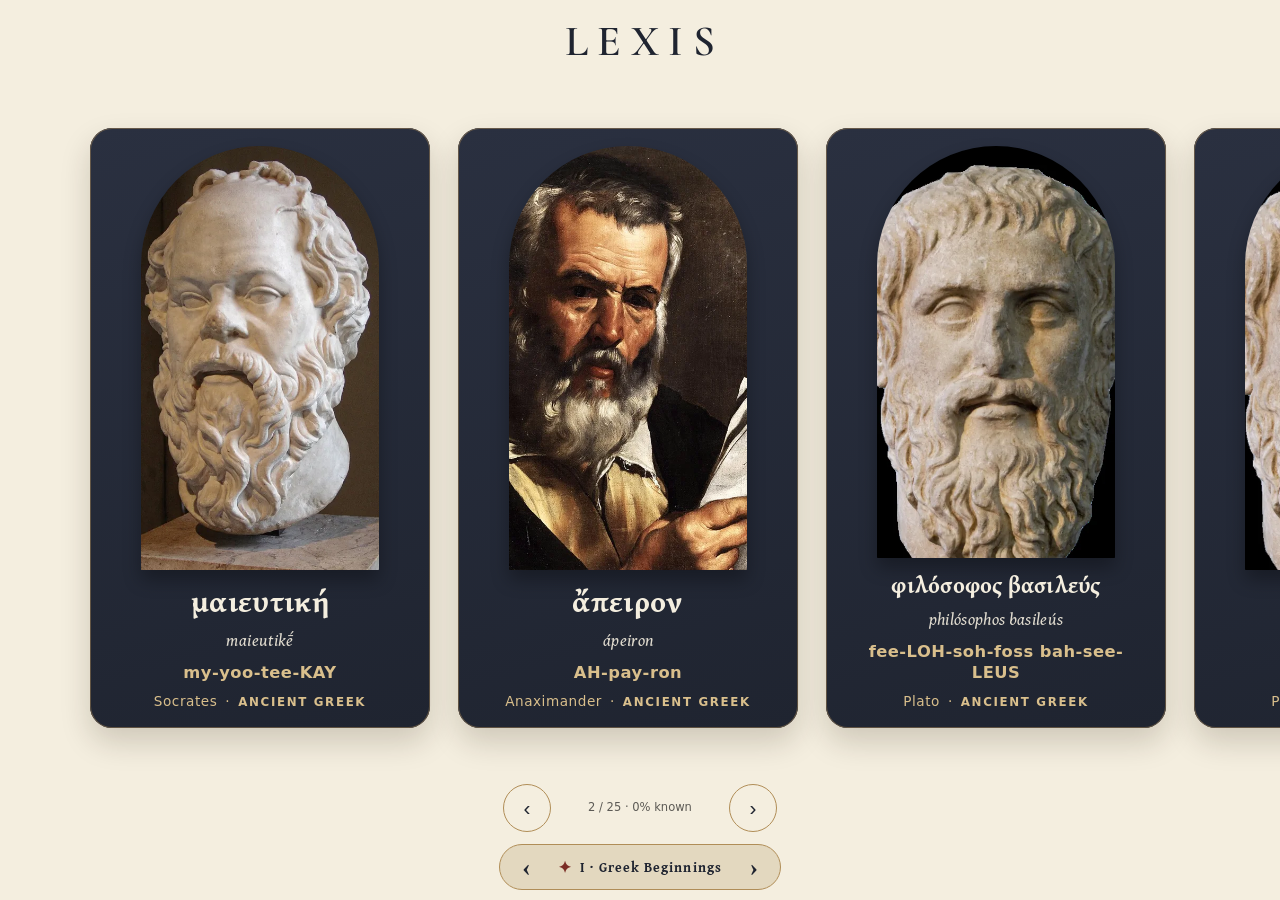
==== commit 7aa3805f: "Lexis: fix invisible Section III button (.latin had card-only theme); validator + overflow check gua" ====
--- a/cards/index.html
+++ b/cards/index.html
@@ -187,6 +187,7 @@
 .french{--bg:linear-gradient(165deg,#4a3b4a,#332733);--bg2:#251c25;--acc:#EBD8C4}
 .analytic{--bg:linear-gradient(165deg,#3e4448,#2a2f32);--bg2:#1e2224;--acc:#DCD8CC}
 .eastern{--bg:linear-gradient(165deg,#5a4630,#3e301f);--bg2:#2a2015;--acc:#EDDCB8}
+.path button.latin{--bg:linear-gradient(165deg,#5a3a34,#3e2723);--bg2:#2a1a17;--acc:#EBD9BE;font-size:.8rem}
 .term,.la-b{font-family:var(--lx-font-term)!important;font-style:normal!important;font-weight:700!important;letter-spacing:.01em}
 .term{font-size:1.9rem}
 .tl{display:block;text-align:center;font:italic 400 1.05rem/1.3 var(--lx-font-term);color:#F4EEDF;opacity:.9;letter-spacing:.02em}
